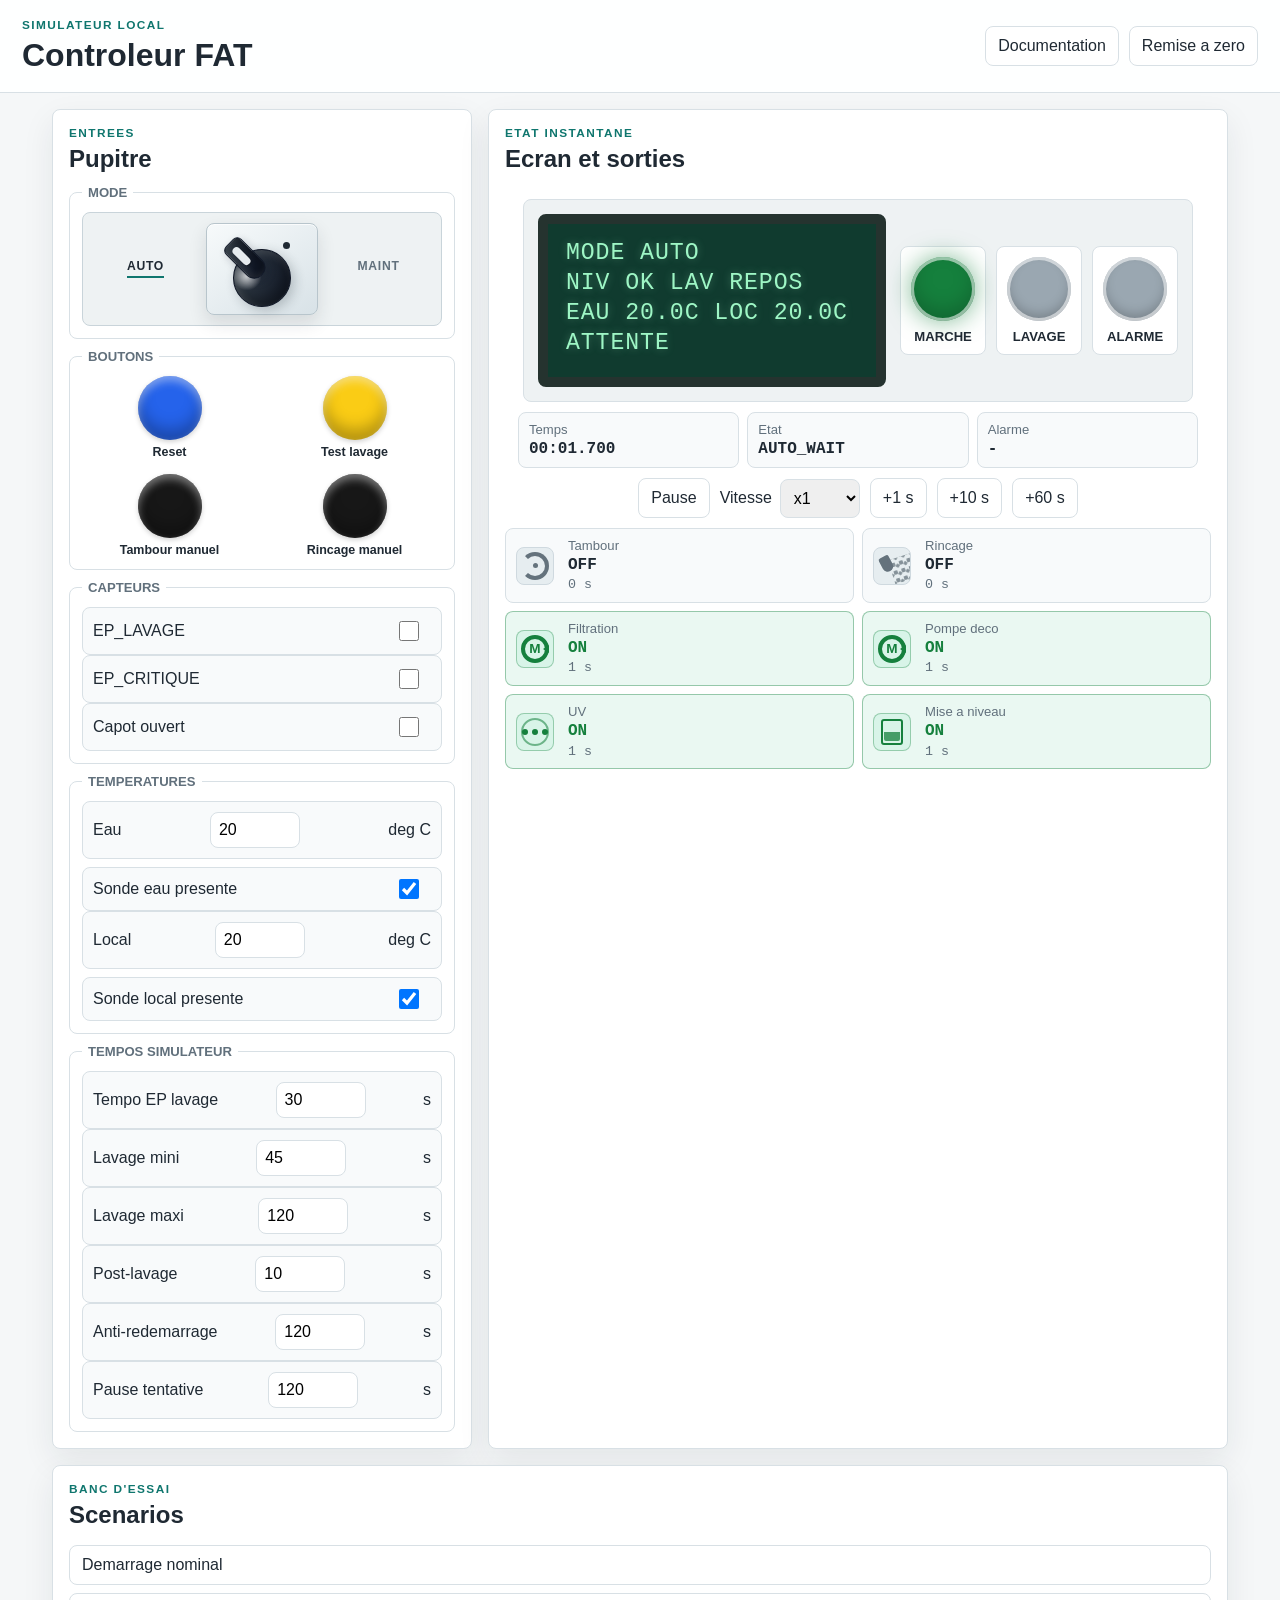
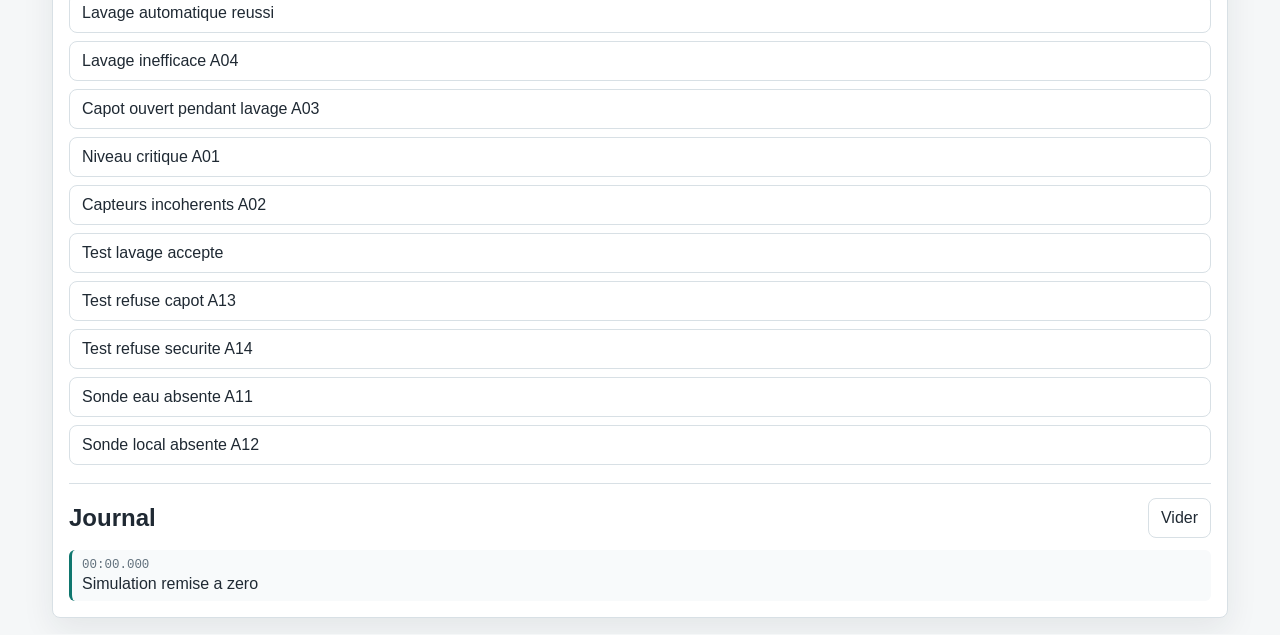
==== simulator.html @ d614b6ce "Expand docs data for V1 firmware and temperature support" ====
<!DOCTYPE html>
<html lang="fr">
<head>
  <meta charset="UTF-8">
  <meta name="viewport" content="width=device-width, initial-scale=1.0">
  <title>DrumFilterController - Simulateur visuel</title>
  <link rel="stylesheet" href="simulator/style.css">
</head>
<body>
  <header class="topbar">
    <div>
      <p class="eyebrow">Simulateur local</p>
      <h1>Controleur FAT</h1>
    </div>
    <nav class="top-actions" aria-label="Navigation">
      <a href="index.html">Documentation</a>
      <button id="reset-sim" type="button">Remise a zero</button>
    </nav>
  </header>

  <main class="sim-layout">
    <section class="panel operator-panel" aria-labelledby="operator-title">
      <div class="panel-title">
        <p class="eyebrow">Entrees</p>
        <h2 id="operator-title">Pupitre</h2>
      </div>

      <fieldset class="control-group">
        <legend>Mode</legend>
        <div id="mode-selector" class="industrial-selector" data-position="auto" role="radiogroup" aria-label="Mode demande">
          <input id="mode-auto" class="mode-radio" type="radio" name="mode" value="auto" checked>
          <input id="mode-maintenance" class="mode-radio" type="radio" name="mode" value="maintenance">
          <button class="selector-position selector-position-auto" type="button" data-mode="auto" aria-label="Mode auto">
            <span>AUTO</span>
          </button>
          <div class="selector-body" aria-hidden="true">
            <span class="selector-index selector-index-auto"></span>
            <span class="selector-knob"><span></span></span>
            <span class="selector-index selector-index-maintenance"></span>
          </div>
          <button class="selector-position selector-position-maintenance" type="button" data-mode="maintenance" aria-label="Mode maintenance">
            <span>MAINT</span>
          </button>
        </div>
      </fieldset>

      <fieldset class="control-group">
        <legend>Boutons</legend>
        <div class="button-grid">
          <button id="btn-reset" type="button" class="physical-button button-reset"><span></span><em>Reset</em></button>
          <button id="btn-test" type="button" class="physical-button button-test"><span></span><em>Test lavage</em></button>
          <button id="btn-tambour" type="button" class="physical-button button-manual hold-button"><span></span><em>Tambour manuel</em></button>
          <button id="btn-rincage" type="button" class="physical-button button-manual hold-button"><span></span><em>Rincage manuel</em></button>
        </div>
      </fieldset>

      <fieldset class="control-group">
        <legend>Capteurs</legend>
        <label class="switch-row">
          <span>EP_LAVAGE</span>
          <input id="ep-lavage" type="checkbox">
        </label>
        <label class="switch-row">
          <span>EP_CRITIQUE</span>
          <input id="ep-critique" type="checkbox">
        </label>
        <label class="switch-row">
          <span>Capot ouvert</span>
          <input id="capot-ouvert" type="checkbox">
        </label>
      </fieldset>

      <fieldset class="control-group">
        <legend>Temperatures</legend>
        <label class="temp-row">
          <span>Eau</span>
          <input id="temp-eau" type="number" value="20" step="0.5">
          <span>deg C</span>
        </label>
        <label class="switch-row compact">
          <span>Sonde eau presente</span>
          <input id="temp-eau-valid" type="checkbox" checked>
        </label>
        <label class="temp-row">
          <span>Local</span>
          <input id="temp-local" type="number" value="20" step="0.5">
          <span>deg C</span>
        </label>
        <label class="switch-row compact">
          <span>Sonde local presente</span>
          <input id="temp-local-valid" type="checkbox" checked>
        </label>
      </fieldset>

      <fieldset class="control-group">
        <legend>Tempos simulateur</legend>
        <label class="temp-row">
          <span>Tempo EP lavage</span>
          <input id="cfg-ep-delay" type="number" value="30" min="0" step="1">
          <span>s</span>
        </label>
        <label class="temp-row">
          <span>Lavage mini</span>
          <input id="cfg-wash-min" type="number" value="45" min="1" step="1">
          <span>s</span>
        </label>
        <label class="temp-row">
          <span>Lavage maxi</span>
          <input id="cfg-wash-max" type="number" value="120" min="1" step="1">
          <span>s</span>
        </label>
        <label class="temp-row">
          <span>Post-lavage</span>
          <input id="cfg-residual" type="number" value="10" min="0" step="1">
          <span>s</span>
        </label>
        <label class="temp-row">
          <span>Anti-redemarrage</span>
          <input id="cfg-anti-restart" type="number" value="120" min="0" step="1">
          <span>s</span>
        </label>
        <label class="temp-row">
          <span>Pause tentative</span>
          <input id="cfg-retry-pause" type="number" value="120" min="0" step="1">
          <span>s</span>
        </label>
      </fieldset>
    </section>

    <section class="panel dashboard" aria-labelledby="dashboard-title">
      <div class="panel-title">
        <p class="eyebrow">Etat instantane</p>
        <h2 id="dashboard-title">Ecran et sorties</h2>
      </div>

      <div class="faceplate">
        <div class="lcd" aria-label="Ecran LCD 20 par 4">
          <div id="lcd-line-1">BOOT</div>
          <div id="lcd-line-2"></div>
          <div id="lcd-line-3"></div>
          <div id="lcd-line-4"></div>
        </div>

        <div class="indicator-grid" aria-label="Voyants">
          <div class="indicator" data-indicator="voyantMarche"><span></span>Marche</div>
          <div class="indicator" data-indicator="voyantLavage"><span></span>Lavage</div>
          <div class="indicator" data-indicator="voyantAlarme"><span></span>Alarme</div>
        </div>
      </div>

      <div class="status-strip">
        <div><span>Temps</span><strong id="sim-time">00:00.000</strong></div>
        <div><span>Etat</span><strong id="state-name">BOOT</strong></div>
        <div><span>Alarme</span><strong id="alarm-code">-</strong></div>
      </div>

      <div class="time-controls" aria-label="Controle du temps">
        <button id="play-pause" type="button">Pause</button>
        <label>
          Vitesse
          <select id="speed-select">
            <option value="0.25">x0.25</option>
            <option value="0.5">x0.5</option>
            <option value="1" selected>x1</option>
            <option value="10">x10</option>
            <option value="60">x60</option>
          </select>
        </label>
        <button data-step-ms="1000" type="button">+1 s</button>
        <button data-step-ms="10000" type="button">+10 s</button>
        <button data-step-ms="60000" type="button">+60 s</button>
      </div>

      <div class="output-grid" aria-label="Sorties commandees">
        <div class="output output-tambour" data-output="cmdTambour"><i class="actuator-icon"></i><div><span>Tambour</span><strong>OFF</strong><small>0 s</small></div></div>
        <div class="output output-rincage" data-output="cmdRincage"><i class="actuator-icon"></i><div><span>Rincage</span><strong>OFF</strong><small>0 s</small></div></div>
        <div class="output output-motor" data-output="cmdPompeFiltration"><i class="actuator-icon"></i><div><span>Filtration</span><strong>OFF</strong><small>0 s</small></div></div>
        <div class="output output-motor" data-output="cmdPompeDeco"><i class="actuator-icon"></i><div><span>Pompe deco</span><strong>OFF</strong><small>0 s</small></div></div>
        <div class="output output-uv" data-output="cmdUv"><i class="actuator-icon"></i><div><span>UV</span><strong>OFF</strong><small>0 s</small></div></div>
        <div class="output output-level" data-output="cmdMiseANiveau"><i class="actuator-icon"></i><div><span>Mise a niveau</span><strong>OFF</strong><small>0 s</small></div></div>
      </div>
    </section>

    <aside class="panel side-panel" aria-labelledby="scenarios-title">
      <div class="panel-title">
        <p class="eyebrow">Banc d'essai</p>
        <h2 id="scenarios-title">Scenarios</h2>
      </div>
      <div id="scenario-list" class="scenario-list"></div>

      <div class="log-header">
        <h2>Journal</h2>
        <button id="clear-log" type="button">Vider</button>
      </div>
      <ol id="event-log" class="event-log"></ol>
    </aside>
  </main>

  <script src="simulator/logic.js"></script>
  <script src="simulator/scenarios.js"></script>
  <script src="simulator/app.js"></script>
</body>
</html>
---- simulator/style.css ----
:root {
  --bg: #f5f7f8;
  --panel: #ffffff;
  --ink: #1f2933;
  --muted: #61707c;
  --line: #d8e0e5;
  --accent: #0f766e;
  --accent-strong: #0b5f59;
  --warning: #facc15;
  --danger: #b91c1c;
  --ok: #15803d;
  --lcd-bg: #103b2f;
  --lcd-ink: #9ef6c5;
  --shadow: 0 12px 32px rgba(31, 41, 51, 0.08);
  --sans: "Segoe UI", "Trebuchet MS", Arial, sans-serif;
  --mono: "Cascadia Code", "Consolas", monospace;
}

* {
  box-sizing: border-box;
}

body {
  margin: 0;
  min-height: 100vh;
  color: var(--ink);
  background: var(--bg);
  font-family: var(--sans);
}

button,
input,
select {
  font: inherit;
}

button,
a {
  border: 1px solid var(--line);
  border-radius: 8px;
  background: #fff;
  color: var(--ink);
  cursor: pointer;
  padding: 10px 12px;
  text-decoration: none;
}

button:hover,
a:hover,
button:focus-visible,
a:focus-visible {
  border-color: rgba(15, 118, 110, 0.45);
  background: #eef8f6;
  outline: none;
}

.topbar {
  display: flex;
  align-items: center;
  justify-content: space-between;
  gap: 16px;
  padding: 18px 22px;
  border-bottom: 1px solid var(--line);
  background: rgba(255, 255, 255, 0.9);
  position: sticky;
  top: 0;
  z-index: 5;
}

.topbar h1,
.panel-title h2,
.log-header h2 {
  margin: 0;
}

.eyebrow {
  margin: 0 0 5px;
  color: var(--accent);
  font-size: 0.74rem;
  font-weight: 800;
  letter-spacing: 0.12em;
  text-transform: uppercase;
}

.top-actions {
  display: flex;
  gap: 10px;
  flex-wrap: wrap;
}

.sim-layout {
  display: grid;
  grid-template-columns: 430px 740px 330px;
  gap: 16px;
  justify-content: center;
  margin: 0 auto;
  max-width: 1564px;
  padding: 16px;
}

.panel {
  background: var(--panel);
  border: 1px solid var(--line);
  border-radius: 8px;
  box-shadow: var(--shadow);
  padding: 16px;
}

.panel-title {
  margin-bottom: 16px;
}

.operator-panel,
.side-panel {
  align-self: start;
}

.control-group {
  border: 1px solid var(--line);
  border-radius: 8px;
  margin: 0 0 14px;
  padding: 12px;
}

.operator-panel {
  display: grid;
  grid-template-columns: minmax(0, 1fr);
  gap: 10px;
}

.operator-panel .panel-title {
  grid-column: 1 / -1;
  margin-bottom: 2px;
}

.operator-panel .control-group {
  margin: 0;
}

.control-group legend {
  color: var(--muted);
  font-size: 0.82rem;
  font-weight: 800;
  padding: 0 6px;
  text-transform: uppercase;
}

.switch-row,
.temp-row {
  align-items: center;
  background: #f8fafb;
  border: 1px solid var(--line);
  border-radius: 8px;
  display: flex;
  gap: 10px;
  justify-content: space-between;
  padding: 10px;
}

.industrial-selector {
  align-items: center;
  background: #eef2f3;
  border: 1px solid #c9d4da;
  border-radius: 8px;
  display: grid;
  gap: 8px;
  grid-template-columns: 1fr 112px 1fr;
  min-height: 112px;
  padding: 10px;
}

.selector-position {
  align-items: center;
  background: transparent;
  border: 0;
  border-radius: 0;
  box-shadow: none;
  color: var(--muted);
  cursor: pointer;
  display: flex;
  font-size: 0.76rem;
  font-weight: 900;
  justify-content: center;
  letter-spacing: 0.06em;
  line-height: 1;
  min-height: 42px;
  padding: 0;
  width: 100%;
  text-align: center;
}

.selector-position:hover,
.selector-position:focus-visible {
  background: transparent;
  border: 0;
  color: var(--ink);
  outline: none;
}

.mode-radio {
  inline-size: 1px;
  block-size: 1px;
  opacity: 0;
  position: absolute;
}

.industrial-selector[data-position="auto"] .selector-position-auto,
.industrial-selector[data-position="maintenance"] .selector-position-maintenance {
  color: var(--ink);
}

.selector-position span {
  border-bottom: 2px solid transparent;
  padding-bottom: 4px;
}

.industrial-selector[data-position="auto"] .selector-position-auto span,
.industrial-selector[data-position="maintenance"] .selector-position-maintenance span {
  border-bottom-color: var(--accent);
}

.selector-body {
  background:
    linear-gradient(145deg, #f7fafb, #d8e2e7);
  border: 1px solid #b8c5cc;
  border-radius: 8px;
  box-shadow:
    inset 0 1px 0 rgba(255, 255, 255, 0.75),
    0 8px 18px rgba(31, 41, 51, 0.12);
  height: 92px;
  cursor: pointer;
  position: relative;
  width: 112px;
}

.selector-index {
  background: #1f2933;
  border-radius: 999px;
  height: 7px;
  position: absolute;
  top: 18px;
  width: 7px;
}

.selector-index-auto {
  left: 27px;
}

.selector-index-maintenance {
  right: 27px;
}

.selector-knob {
  background:
    radial-gradient(circle at 34% 28%, rgba(255, 255, 255, 0.85), transparent 27%),
    linear-gradient(145deg, #343f48, #111827);
  border: 1px solid #111827;
  border-radius: 999px;
  box-shadow:
    inset 0 5px 8px rgba(255, 255, 255, 0.14),
    inset 0 -9px 14px rgba(0, 0, 0, 0.36),
    0 5px 12px rgba(31, 41, 51, 0.24);
  display: block;
  height: 58px;
  left: 26px;
  position: absolute;
  top: 25px;
  transform-origin: 50% 50%;
  transition: transform 160ms ease;
  width: 58px;
}

.selector-knob::after {
  background:
    linear-gradient(140deg, #303942, #111827 72%);
  border: 1px solid #111827;
  border-radius: 6px 6px 10px 10px;
  box-shadow:
    inset 4px 0 7px rgba(255, 255, 255, 0.08),
    inset -5px -5px 10px rgba(0, 0, 0, 0.28),
    0 4px 9px rgba(17, 24, 39, 0.22);
  content: "";
  height: 44px;
  left: 19px;
  position: absolute;
  top: -20px;
  width: 20px;
}

.selector-knob span {
  background: #e6ebee;
  border-radius: 999px;
  box-shadow: 0 1px 1px rgba(0, 0, 0, 0.3);
  display: block;
  height: 22px;
  left: 25px;
  position: absolute;
  top: -13px;
  width: 8px;
  z-index: 1;
}

.industrial-selector[data-position="auto"] .selector-knob {
  transform: rotate(-45deg);
}

.industrial-selector[data-position="maintenance"] .selector-knob {
  transform: rotate(45deg);
}

.selector-position:focus-visible span {
  outline: 2px solid rgba(15, 118, 110, 0.42);
  outline-offset: 4px;
}

.switch-row input {
  height: 20px;
  width: 38px;
}

.switch-row.compact {
  margin-top: 8px;
  padding: 8px 10px;
}

.button-grid {
  display: grid;
  grid-template-columns: repeat(2, minmax(0, 1fr));
  gap: 14px 10px;
  justify-items: center;
}

.physical-button {
  align-items: center;
  background: transparent;
  border: 0;
  box-shadow: none;
  color: var(--ink);
  display: inline-flex;
  flex-direction: column;
  font-weight: 800;
  gap: 6px;
  min-height: 0;
  padding: 0;
  text-shadow: none;
}

.physical-button:hover,
.physical-button:focus-visible {
  filter: brightness(1.04);
}

.physical-button:active,
.physical-button.is-held {
  transform: translateY(1px);
}

.physical-button span {
  border-radius: 999px;
  box-shadow:
    inset 0 5px 8px rgba(255, 255, 255, 0.42),
    inset 0 -10px 16px rgba(0, 0, 0, 0.28),
    0 2px 5px rgba(0, 0, 0, 0.18);
  display: block;
  height: 64px;
  width: 64px;
}

.physical-button:active span,
.physical-button.is-held span {
  box-shadow:
    inset 0 9px 13px rgba(0, 0, 0, 0.3),
    inset 0 -4px 7px rgba(255, 255, 255, 0.22);
}

.physical-button em {
  font-style: normal;
  font-size: 0.78rem;
  line-height: 1.1;
  text-align: center;
}

.button-reset span {
  background: #2563eb;
}

.button-test span {
  background: #facc15;
}

.button-manual span {
  background: #171717;
}

.temp-row input {
  min-width: 0;
  width: 90px;
  border: 1px solid var(--line);
  border-radius: 8px;
  padding: 8px;
}

.dashboard {
  align-content: start;
  display: grid;
  gap: 10px;
  justify-self: start;
  max-width: 740px;
  width: 100%;
}

.faceplate {
  align-items: center;
  background: #eef2f3;
  border: 1px solid var(--line);
  border-radius: 8px;
  display: grid;
  gap: 14px;
  grid-template-columns: max-content minmax(0, 1fr);
  justify-content: start;
  max-width: 100%;
  justify-self: center;
  padding: 14px;
  width: fit-content;
}

.lcd {
  background: var(--lcd-bg);
  box-sizing: content-box;
  border: 10px solid #25332f;
  border-radius: 8px;
  color: var(--lcd-ink);
  font-family: var(--mono);
  font-size: 1.45rem;
  letter-spacing: 0.04em;
  line-height: 1.18;
  padding: 16px 18px;
  text-shadow: 0 0 8px rgba(158, 246, 197, 0.32);
  width: 21ch;
}

.lcd div {
  min-height: 1.3em;
  white-space: pre;
}

.status-strip,
.output-grid {
  display: grid;
  gap: 8px;
}

.status-strip {
  grid-template-columns: repeat(3, minmax(0, 1fr));
  justify-self: center;
  max-width: 680px;
  width: 100%;
}

.status-strip div,
.output {
  border: 1px solid var(--line);
  border-radius: 8px;
  background: #f8fafb;
  padding: 9px 10px;
}

.status-strip span,
.output span {
  color: var(--muted);
  display: block;
  font-size: 0.82rem;
  margin-bottom: 3px;
}

.status-strip strong,
.output strong {
  display: block;
  font-family: var(--mono);
  line-height: 1.15;
}

.output small {
  color: var(--muted);
  display: block;
  font-family: var(--mono);
  line-height: 1.1;
  margin-top: 4px;
}

.time-controls {
  align-items: center;
  justify-content: center;
  display: flex;
  flex-wrap: wrap;
  gap: 10px;
}

.time-controls label {
  align-items: center;
  display: inline-flex;
  gap: 8px;
}

.time-controls select {
  border: 1px solid var(--line);
  border-radius: 8px;
  padding: 9px;
}

.indicator-grid {
  display: grid;
  gap: 10px;
  grid-template-columns: repeat(3, minmax(76px, 86px));
}

.indicator {
  align-items: center;
  background: #fff;
  border: 1px solid var(--line);
  border-radius: 8px;
  display: flex;
  flex-direction: column;
  font-size: 0.82rem;
  font-weight: 800;
  gap: 8px;
  justify-content: center;
  min-height: 0;
  padding: 10px 6px;
  text-align: center;
  text-transform: uppercase;
}

.indicator span {
  background: #9aa7b1;
  border-radius: 999px;
  box-shadow:
    inset 0 0 0 3px rgba(255, 255, 255, 0.55),
    inset 0 -6px 12px rgba(0, 0, 0, 0.22);
  display: inline-block;
  height: 64px;
  width: 64px;
}

.indicator.is-on[data-indicator="voyantMarche"] span {
  background: var(--ok);
  box-shadow:
    inset 0 0 0 3px rgba(255, 255, 255, 0.55),
    inset 0 -10px 20px rgba(0, 0, 0, 0.2),
    0 0 24px rgba(21, 128, 61, 0.55);
}

.indicator.is-on[data-indicator="voyantLavage"] span {
  background: var(--warning);
  box-shadow:
    inset 0 0 0 3px rgba(255, 255, 255, 0.55),
    inset 0 -10px 20px rgba(0, 0, 0, 0.2),
    0 0 24px rgba(250, 204, 21, 0.65);
}

.indicator.is-on[data-indicator="voyantAlarme"] span {
  background: var(--danger);
  box-shadow:
    inset 0 0 0 3px rgba(255, 255, 255, 0.55),
    inset 0 -10px 20px rgba(0, 0, 0, 0.2),
    0 0 24px rgba(185, 28, 28, 0.55);
}

.output-grid {
  grid-template-columns: repeat(2, minmax(250px, 1fr));
}

.output {
  align-items: center;
  display: grid;
  gap: 10px;
  grid-template-columns: 42px minmax(0, 1fr);
  min-height: 58px;
}

.output.is-on {
  background: #eaf8f2;
  border-color: rgba(21, 128, 61, 0.4);
}

.output.is-on strong {
  color: var(--ok);
}

.actuator-icon {
  align-items: center;
  background: #e6edf0;
  border: 1px solid #cfd9df;
  border-radius: 8px;
  color: #64727c;
  display: inline-flex;
  font-style: normal;
  height: 38px;
  justify-content: center;
  overflow: hidden;
  position: relative;
  width: 38px;
}

.actuator-icon::before,
.actuator-icon::after {
  content: "";
  position: absolute;
}

.output-tambour .actuator-icon::before {
  border: 4px solid currentColor;
  border-left-color: transparent;
  border-radius: 999px;
  height: 20px;
  width: 20px;
}

.output-tambour .actuator-icon::after {
  background: currentColor;
  border-radius: 999px;
  height: 5px;
  width: 5px;
}

.output-rincage .actuator-icon::before {
  background: currentColor;
  border-radius: 3px 3px 7px 7px;
  height: 16px;
  left: 7px;
  top: 8px;
  transform: rotate(-28deg);
  width: 11px;
}

.output-rincage .actuator-icon::after {
  background:
    radial-gradient(circle, currentColor 0 2px, transparent 2.5px) 0 2px / 8px 8px,
    radial-gradient(circle, currentColor 0 1.5px, transparent 2px) 4px 12px / 8px 8px;
  height: 25px;
  left: 17px;
  opacity: 0.75;
  top: 8px;
  transform: rotate(-18deg);
  width: 25px;
}

.output-motor .actuator-icon::before {
  border: 4px solid currentColor;
  border-radius: 999px;
  content: "M";
  display: grid;
  font-family: var(--sans);
  font-size: 0.85rem;
  font-weight: 900;
  height: 20px;
  line-height: 1;
  place-items: center;
  width: 20px;
}

.output-motor .actuator-icon::after {
  border-right: 6px solid currentColor;
  border-top: 4px solid transparent;
  border-bottom: 4px solid transparent;
  height: 0;
  right: 4px;
  width: 0;
}

.output-uv .actuator-icon::before {
  background: currentColor;
  border-radius: 999px;
  box-shadow:
    -10px 0 0 currentColor,
    10px 0 0 currentColor;
  height: 6px;
  width: 6px;
}

.output-uv .actuator-icon::after {
  border: 2px solid currentColor;
  border-radius: 999px;
  height: 24px;
  opacity: 0.55;
  width: 24px;
}

.output-level .actuator-icon::before {
  border: 2px solid currentColor;
  border-radius: 3px;
  height: 22px;
  width: 18px;
}

.output-level .actuator-icon::after {
  background: currentColor;
  border-radius: 0 0 2px 2px;
  bottom: 9px;
  height: 9px;
  opacity: 0.75;
  width: 16px;
}

.output.is-on .actuator-icon {
  background: #d8f4e8;
  border-color: rgba(21, 128, 61, 0.35);
  color: var(--ok);
}

.output-tambour.is-on .actuator-icon::before {
  animation: actuator-spin 900ms linear infinite;
}

.output-rincage.is-on .actuator-icon::after {
  animation: actuator-spray 650ms linear infinite;
}

.output-motor.is-on .actuator-icon {
  animation: actuator-pulse 900ms ease-in-out infinite;
}

.output-uv.is-on .actuator-icon::after {
  animation: actuator-glow 1100ms ease-in-out infinite;
}

.output-level.is-on .actuator-icon::after {
  animation: actuator-fill 1400ms ease-in-out infinite;
}

@keyframes actuator-spin {
  to {
    transform: rotate(360deg);
  }
}

@keyframes actuator-spray {
  from {
    transform: translateX(-8px);
  }
  to {
    transform: translateX(8px);
  }
}

@keyframes actuator-pulse {
  0%,
  100% {
    transform: scale(1);
  }
  50% {
    transform: scale(1.08);
  }
}

@keyframes actuator-glow {
  0%,
  100% {
    opacity: 0.35;
    transform: scale(0.9);
  }
  50% {
    opacity: 0.9;
    transform: scale(1.16);
  }
}

@keyframes actuator-fill {
  0%,
  100% {
    height: 7px;
  }
  50% {
    height: 17px;
  }
}

.scenario-list {
  display: grid;
  gap: 8px;
  margin-bottom: 18px;
}

.scenario-list button {
  text-align: left;
}

.scenario-list button.active {
  background: #e5f4f1;
  border-color: var(--accent);
}

.log-header {
  align-items: center;
  border-top: 1px solid var(--line);
  display: flex;
  justify-content: space-between;
  margin-top: 12px;
  padding-top: 14px;
}

.event-log {
  display: grid;
  gap: 8px;
  list-style: none;
  margin: 12px 0 0;
  max-height: 52vh;
  overflow: auto;
  padding: 0;
}

.event-log li {
  border-left: 3px solid var(--accent);
  background: #f8fafb;
  border-radius: 6px;
  padding: 8px 10px;
}

.event-log time {
  color: var(--muted);
  display: block;
  font-family: var(--mono);
  font-size: 0.78rem;
  margin-bottom: 3px;
}

@media (max-width: 1580px) {
  .sim-layout {
    grid-template-columns: 420px minmax(700px, 740px);
  }

  .side-panel {
    grid-column: 1 / -1;
  }
}

@media (max-width: 980px) {
  .operator-panel {
    grid-template-columns: 1fr;
  }

  .faceplate {
    grid-template-columns: 1fr;
    justify-content: stretch;
    width: 100%;
  }

  .lcd {
    box-sizing: border-box;
    width: 100%;
  }

  .indicator-grid {
    grid-template-columns: repeat(3, minmax(0, 1fr));
  }

  .indicator span {
    height: 54px;
    width: 54px;
  }

  .physical-button span {
    height: 54px;
    width: 54px;
  }
}

@media (max-width: 760px) {
  .topbar {
    align-items: stretch;
    flex-direction: column;
  }

  .sim-layout {
    grid-template-columns: 1fr;
    padding: 10px;
  }

  .status-strip,
  .output-grid {
    grid-template-columns: 1fr;
  }

  .faceplate {
    grid-template-columns: 1fr;
  }

  .lcd {
    min-height: 150px;
  }

  .indicator-grid {
    grid-template-columns: repeat(3, minmax(0, 1fr));
  }

  .indicator span {
    height: 46px;
    width: 46px;
  }

  .physical-button span {
    height: 46px;
    width: 46px;
  }
}
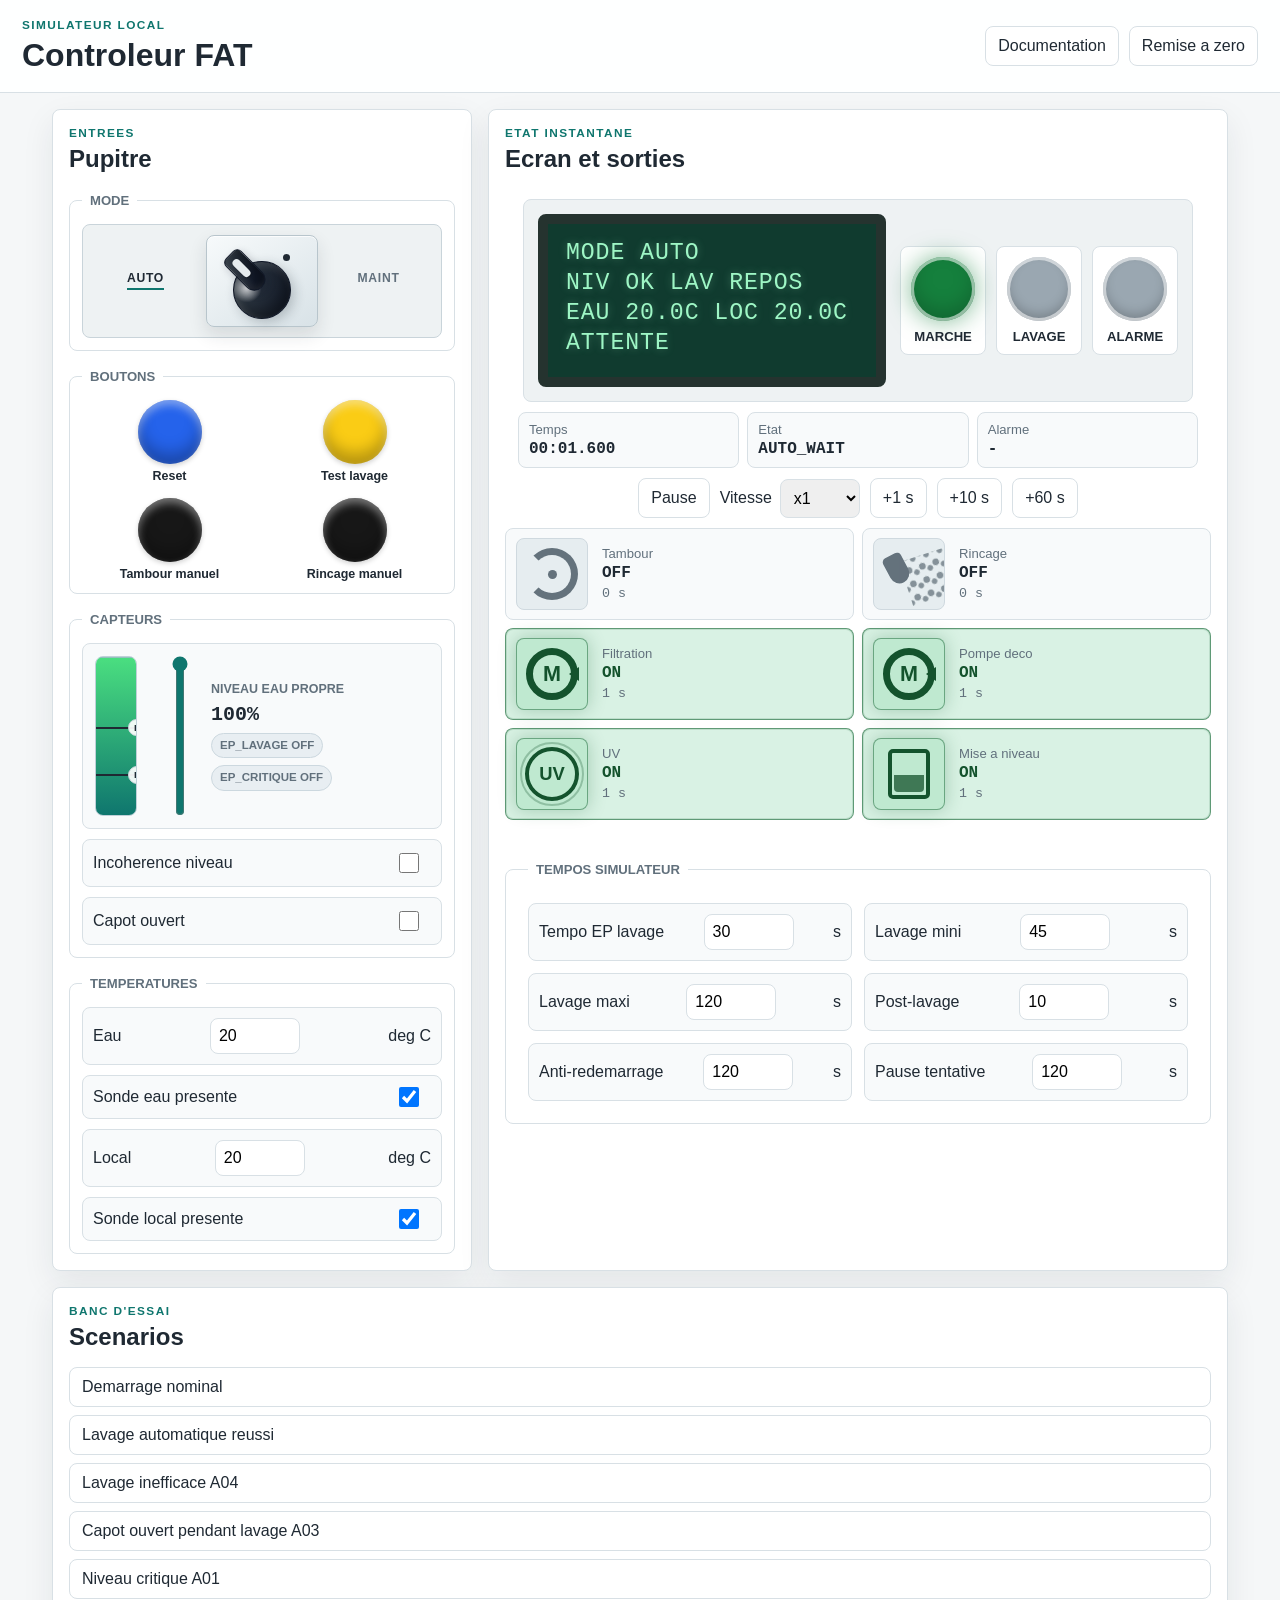
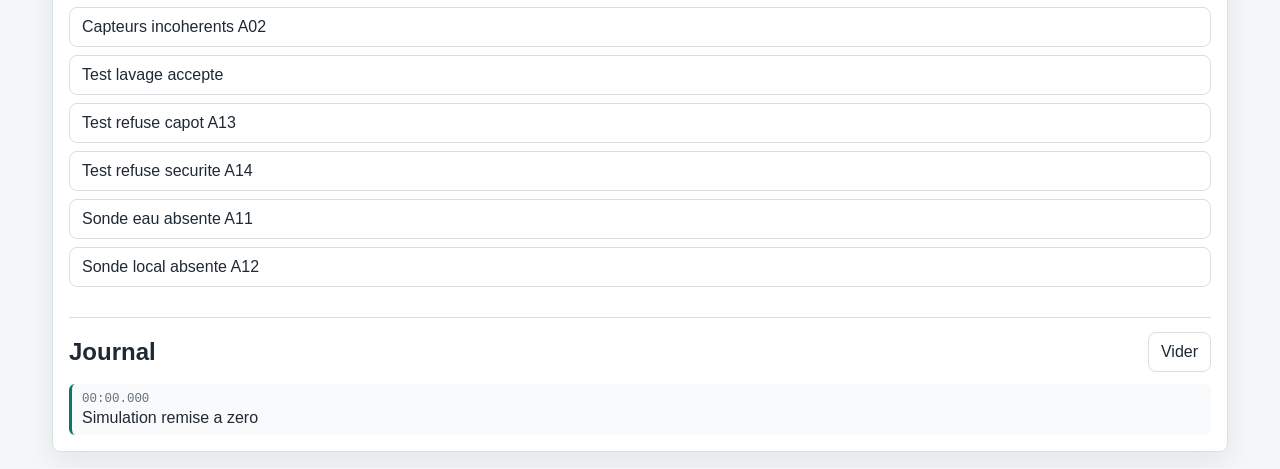
==== commit 3ff06a38: "Add water level slider to the simulator" ====
--- a/simulator.html
+++ b/simulator.html
@@ -56,13 +56,23 @@
 
       <fieldset class="control-group">
         <legend>Capteurs</legend>
+        <div class="level-control">
+          <div class="level-meter" aria-hidden="true">
+            <div class="level-fill" id="level-fill"></div>
+            <div class="level-threshold level-threshold-wash"><span>EP_LAVAGE</span></div>
+            <div class="level-threshold level-threshold-critical"><span>EP_CRITIQUE</span></div>
+          </div>
+          <input id="level-slider" class="level-slider" type="range" min="0" max="100" value="100" step="1" aria-label="Niveau eau propre">
+          <div class="level-readout">
+            <span>Niveau eau propre</span>
+            <strong id="level-value">100%</strong>
+            <em id="level-ep-lavage">EP_LAVAGE OFF</em>
+            <em id="level-ep-critique">EP_CRITIQUE OFF</em>
+          </div>
+        </div>
         <label class="switch-row">
-          <span>EP_LAVAGE</span>
-          <input id="ep-lavage" type="checkbox">
-        </label>
-        <label class="switch-row">
-          <span>EP_CRITIQUE</span>
-          <input id="ep-critique" type="checkbox">
+          <span>Incoherence niveau</span>
+          <input id="level-incoherent" type="checkbox">
         </label>
         <label class="switch-row">
           <span>Capot ouvert</span>
@@ -92,39 +102,6 @@
         </label>
       </fieldset>
 
-      <fieldset class="control-group">
-        <legend>Tempos simulateur</legend>
-        <label class="temp-row">
-          <span>Tempo EP lavage</span>
-          <input id="cfg-ep-delay" type="number" value="30" min="0" step="1">
-          <span>s</span>
-        </label>
-        <label class="temp-row">
-          <span>Lavage mini</span>
-          <input id="cfg-wash-min" type="number" value="45" min="1" step="1">
-          <span>s</span>
-        </label>
-        <label class="temp-row">
-          <span>Lavage maxi</span>
-          <input id="cfg-wash-max" type="number" value="120" min="1" step="1">
-          <span>s</span>
-        </label>
-        <label class="temp-row">
-          <span>Post-lavage</span>
-          <input id="cfg-residual" type="number" value="10" min="0" step="1">
-          <span>s</span>
-        </label>
-        <label class="temp-row">
-          <span>Anti-redemarrage</span>
-          <input id="cfg-anti-restart" type="number" value="120" min="0" step="1">
-          <span>s</span>
-        </label>
-        <label class="temp-row">
-          <span>Pause tentative</span>
-          <input id="cfg-retry-pause" type="number" value="120" min="0" step="1">
-          <span>s</span>
-        </label>
-      </fieldset>
     </section>
 
     <section class="panel dashboard" aria-labelledby="dashboard-title">
@@ -179,6 +156,40 @@
         <div class="output output-uv" data-output="cmdUv"><i class="actuator-icon"></i><div><span>UV</span><strong>OFF</strong><small>0 s</small></div></div>
         <div class="output output-level" data-output="cmdMiseANiveau"><i class="actuator-icon"></i><div><span>Mise a niveau</span><strong>OFF</strong><small>0 s</small></div></div>
       </div>
+
+      <fieldset class="control-group simulator-timing">
+        <legend>Tempos simulateur</legend>
+        <label class="temp-row">
+          <span>Tempo EP lavage</span>
+          <input id="cfg-ep-delay" type="number" value="30" min="0" step="1">
+          <span>s</span>
+        </label>
+        <label class="temp-row">
+          <span>Lavage mini</span>
+          <input id="cfg-wash-min" type="number" value="45" min="1" step="1">
+          <span>s</span>
+        </label>
+        <label class="temp-row">
+          <span>Lavage maxi</span>
+          <input id="cfg-wash-max" type="number" value="120" min="1" step="1">
+          <span>s</span>
+        </label>
+        <label class="temp-row">
+          <span>Post-lavage</span>
+          <input id="cfg-residual" type="number" value="10" min="0" step="1">
+          <span>s</span>
+        </label>
+        <label class="temp-row">
+          <span>Anti-redemarrage</span>
+          <input id="cfg-anti-restart" type="number" value="120" min="0" step="1">
+          <span>s</span>
+        </label>
+        <label class="temp-row">
+          <span>Pause tentative</span>
+          <input id="cfg-retry-pause" type="number" value="120" min="0" step="1">
+          <span>s</span>
+        </label>
+      </fieldset>
     </section>
 
     <aside class="panel side-panel" aria-labelledby="scenarios-title">
--- a/simulator/style.css
+++ b/simulator/style.css
@@ -89,6 +89,7 @@
 }
 
 .sim-layout {
+  align-items: stretch;
   display: grid;
   grid-template-columns: 430px 740px 330px;
   gap: 16px;
@@ -110,14 +111,25 @@
   margin-bottom: 16px;
 }
 
-.operator-panel,
+.operator-panel {
+  align-content: start;
+  align-self: stretch;
+}
+
 .side-panel {
-  align-self: start;
+  align-self: stretch;
+  display: flex;
+  flex-direction: column;
+  max-height: calc(100vh - 112px);
+  min-height: 0;
+  overflow: hidden;
 }
 
 .control-group {
   border: 1px solid var(--line);
   border-radius: 8px;
+  display: grid;
+  gap: 10px;
   margin: 0 0 14px;
   padding: 12px;
 }
@@ -125,7 +137,7 @@
 .operator-panel {
   display: grid;
   grid-template-columns: minmax(0, 1fr);
-  gap: 10px;
+  gap: 18px;
 }
 
 .operator-panel .panel-title {
@@ -138,10 +150,12 @@
 }
 
 .control-group legend {
+  background: var(--panel);
   color: var(--muted);
   font-size: 0.82rem;
   font-weight: 800;
-  padding: 0 6px;
+  margin-bottom: 4px;
+  padding: 0 8px;
   text-transform: uppercase;
 }
 
@@ -318,8 +332,132 @@
   width: 38px;
 }
 
+.level-control {
+  align-items: center;
+  background: #f8fafb;
+  border: 1px solid var(--line);
+  border-radius: 8px;
+  display: grid;
+  gap: 12px;
+  grid-template-columns: 58px 34px minmax(0, 1fr);
+  min-height: 184px;
+  padding: 12px;
+}
+
+.level-meter {
+  background:
+    linear-gradient(180deg, rgba(158, 246, 197, 0.28), rgba(15, 118, 110, 0.12));
+  border: 1px solid #bfd0d8;
+  border-radius: 8px;
+  height: 160px;
+  overflow: hidden;
+  position: relative;
+  width: 42px;
+}
+
+.level-fill {
+  background:
+    linear-gradient(180deg, #4ade80, #0f766e);
+  border-top: 1px solid rgba(255, 255, 255, 0.55);
+  bottom: 0;
+  left: 0;
+  position: absolute;
+  transition: height 140ms ease, background 140ms ease;
+  width: 100%;
+}
+
+.level-control.is-wash .level-fill {
+  background:
+    linear-gradient(180deg, #facc15, #b7791f);
+}
+
+.level-control.is-critical .level-fill {
+  background:
+    linear-gradient(180deg, #ef4444, #991b1b);
+}
+
+.level-threshold {
+  border-top: 2px solid #1f2933;
+  left: 0;
+  position: absolute;
+  right: 0;
+}
+
+.level-threshold span {
+  background: rgba(255, 255, 255, 0.92);
+  border: 1px solid #cdd8de;
+  border-radius: 999px;
+  color: var(--ink);
+  font-size: 0.62rem;
+  font-weight: 900;
+  left: 32px;
+  line-height: 1;
+  padding: 3px 5px;
+  position: absolute;
+  top: -10px;
+  white-space: nowrap;
+}
+
+.level-threshold-wash {
+  bottom: 55%;
+}
+
+.level-threshold-critical {
+  bottom: 25%;
+}
+
+.level-slider {
+  accent-color: var(--accent);
+  height: 160px;
+  margin: 0;
+  width: 30px;
+  writing-mode: vertical-lr;
+  direction: rtl;
+}
+
+.level-readout {
+  display: grid;
+  gap: 7px;
+}
+
+.level-readout span {
+  color: var(--muted);
+  font-size: 0.78rem;
+  font-weight: 800;
+  text-transform: uppercase;
+}
+
+.level-readout strong {
+  font-family: var(--mono);
+  font-size: 1.25rem;
+}
+
+.level-readout em {
+  background: #e8eef2;
+  border: 1px solid #ccd8df;
+  border-radius: 999px;
+  color: var(--muted);
+  font-style: normal;
+  font-size: 0.72rem;
+  font-weight: 900;
+  justify-self: start;
+  line-height: 1;
+  padding: 6px 8px;
+}
+
+.level-readout em.is-active {
+  background: #fff4ce;
+  border-color: rgba(183, 121, 31, 0.45);
+  color: #8a5a0a;
+}
+
+.level-readout em.is-critical {
+  background: #fee2e2;
+  border-color: rgba(185, 28, 28, 0.4);
+  color: var(--danger);
+}
+
 .switch-row.compact {
-  margin-top: 8px;
   padding: 8px 10px;
 }
 
@@ -401,6 +539,7 @@
 }
 
 .dashboard {
+  align-self: stretch;
   align-content: start;
   display: grid;
   gap: 10px;
@@ -570,21 +709,35 @@
   grid-template-columns: repeat(2, minmax(250px, 1fr));
 }
 
+.simulator-timing {
+  display: grid;
+  gap: 12px;
+  grid-template-columns: repeat(2, minmax(0, 1fr));
+  justify-self: stretch;
+  margin-top: 32px;
+  padding: 22px;
+}
+
+.simulator-timing legend {
+  grid-column: 1 / -1;
+}
+
 .output {
   align-items: center;
   display: grid;
   gap: 10px;
-  grid-template-columns: 42px minmax(0, 1fr);
-  min-height: 58px;
+  grid-template-columns: 76px minmax(0, 1fr);
+  min-height: 86px;
 }
 
 .output.is-on {
-  background: #eaf8f2;
-  border-color: rgba(21, 128, 61, 0.4);
+  background: #d9f2e4;
+  border-color: rgba(22, 101, 52, 0.62);
+  box-shadow: inset 0 0 0 1px rgba(22, 101, 52, 0.14);
 }
 
 .output.is-on strong {
-  color: var(--ok);
+  color: #14532d;
 }
 
 .actuator-icon {
@@ -595,11 +748,11 @@
   color: #64727c;
   display: inline-flex;
   font-style: normal;
-  height: 38px;
+  height: 72px;
   justify-content: center;
   overflow: hidden;
   position: relative;
-  width: 38px;
+  width: 72px;
 }
 
 .actuator-icon::before,
@@ -609,103 +762,108 @@
 }
 
 .output-tambour .actuator-icon::before {
-  border: 4px solid currentColor;
+  border: 7px solid currentColor;
   border-left-color: transparent;
   border-radius: 999px;
-  height: 20px;
-  width: 20px;
+  height: 38px;
+  width: 38px;
 }
 
 .output-tambour .actuator-icon::after {
   background: currentColor;
   border-radius: 999px;
-  height: 5px;
-  width: 5px;
+  height: 9px;
+  width: 9px;
 }
 
 .output-rincage .actuator-icon::before {
   background: currentColor;
-  border-radius: 3px 3px 7px 7px;
-  height: 16px;
-  left: 7px;
-  top: 8px;
+  border-radius: 5px 5px 11px 11px;
+  height: 30px;
+  left: 13px;
+  top: 15px;
   transform: rotate(-28deg);
-  width: 11px;
+  width: 20px;
 }
 
 .output-rincage .actuator-icon::after {
   background:
-    radial-gradient(circle, currentColor 0 2px, transparent 2.5px) 0 2px / 8px 8px,
-    radial-gradient(circle, currentColor 0 1.5px, transparent 2px) 4px 12px / 8px 8px;
-  height: 25px;
-  left: 17px;
+    radial-gradient(circle, currentColor 0 3px, transparent 3.8px) 0 4px / 14px 14px,
+    radial-gradient(circle, currentColor 0 2.4px, transparent 3.2px) 7px 22px / 14px 14px;
+  height: 46px;
+  left: 31px;
   opacity: 0.75;
-  top: 8px;
+  top: 15px;
   transform: rotate(-18deg);
-  width: 25px;
+  width: 46px;
 }
 
 .output-motor .actuator-icon::before {
-  border: 4px solid currentColor;
+  border: 7px solid currentColor;
   border-radius: 999px;
   content: "M";
   display: grid;
   font-family: var(--sans);
-  font-size: 0.85rem;
+  font-size: 1.35rem;
   font-weight: 900;
-  height: 20px;
+  height: 38px;
   line-height: 1;
   place-items: center;
-  width: 20px;
+  width: 38px;
 }
 
 .output-motor .actuator-icon::after {
-  border-right: 6px solid currentColor;
-  border-top: 4px solid transparent;
-  border-bottom: 4px solid transparent;
+  border-right: 10px solid currentColor;
+  border-top: 7px solid transparent;
+  border-bottom: 7px solid transparent;
   height: 0;
-  right: 4px;
+  right: 8px;
   width: 0;
 }
 
 .output-uv .actuator-icon::before {
-  background: currentColor;
-  border-radius: 999px;
-  box-shadow:
-    -10px 0 0 currentColor,
-    10px 0 0 currentColor;
-  height: 6px;
-  width: 6px;
+  border: 4px solid currentColor;
+  border-radius: 999px;
+  content: "UV";
+  display: grid;
+  font-family: var(--sans);
+  font-size: 1.15rem;
+  font-weight: 900;
+  height: 46px;
+  line-height: 1;
+  place-items: center;
+  width: 46px;
 }
 
 .output-uv .actuator-icon::after {
   border: 2px solid currentColor;
   border-radius: 999px;
-  height: 24px;
-  opacity: 0.55;
-  width: 24px;
+  height: 60px;
+  opacity: 0.28;
+  width: 60px;
 }
 
 .output-level .actuator-icon::before {
-  border: 2px solid currentColor;
-  border-radius: 3px;
-  height: 22px;
-  width: 18px;
+  border: 4px solid currentColor;
+  border-radius: 5px;
+  height: 42px;
+  width: 34px;
 }
 
 .output-level .actuator-icon::after {
   background: currentColor;
-  border-radius: 0 0 2px 2px;
-  bottom: 9px;
-  height: 9px;
+  border-radius: 0 0 4px 4px;
+  bottom: 17px;
+  height: 17px;
   opacity: 0.75;
-  width: 16px;
+  width: 30px;
 }
 
 .output.is-on .actuator-icon {
-  background: #d8f4e8;
-  border-color: rgba(21, 128, 61, 0.35);
-  color: var(--ok);
+  background: #bfe9d0;
+  border-color: rgba(22, 101, 52, 0.5);
+  color: #14532d;
+  box-shadow: 0 0 18px rgba(22, 101, 52, 0.28);
 }
 
 .output-tambour.is-on .actuator-icon::before {
@@ -736,10 +894,10 @@
 
 @keyframes actuator-spray {
   from {
-    transform: translateX(-8px);
+    transform: translateX(-14px);
   }
   to {
-    transform: translateX(8px);
+    transform: translateX(14px);
   }
 }
 
@@ -768,15 +926,16 @@
 @keyframes actuator-fill {
   0%,
   100% {
-    height: 7px;
+    height: 13px;
   }
   50% {
-    height: 17px;
+    height: 31px;
   }
 }
 
 .scenario-list {
   display: grid;
+  flex: 0 0 auto;
   gap: 8px;
   margin-bottom: 18px;
 }
@@ -794,6 +953,7 @@
   align-items: center;
   border-top: 1px solid var(--line);
   display: flex;
+  flex: 0 0 auto;
   justify-content: space-between;
   margin-top: 12px;
   padding-top: 14px;
@@ -801,10 +961,12 @@
 
 .event-log {
   display: grid;
+  flex: 1 1 260px;
   gap: 8px;
   list-style: none;
   margin: 12px 0 0;
-  max-height: 52vh;
+  max-height: 360px;
+  min-height: 0;
   overflow: auto;
   padding: 0;
 }
@@ -830,7 +992,15 @@
   }
 
   .side-panel {
+    align-self: start;
     grid-column: 1 / -1;
+    max-height: none;
+    overflow: visible;
+  }
+
+  .event-log {
+    flex: initial;
+    max-height: 36vh;
   }
 }
 
